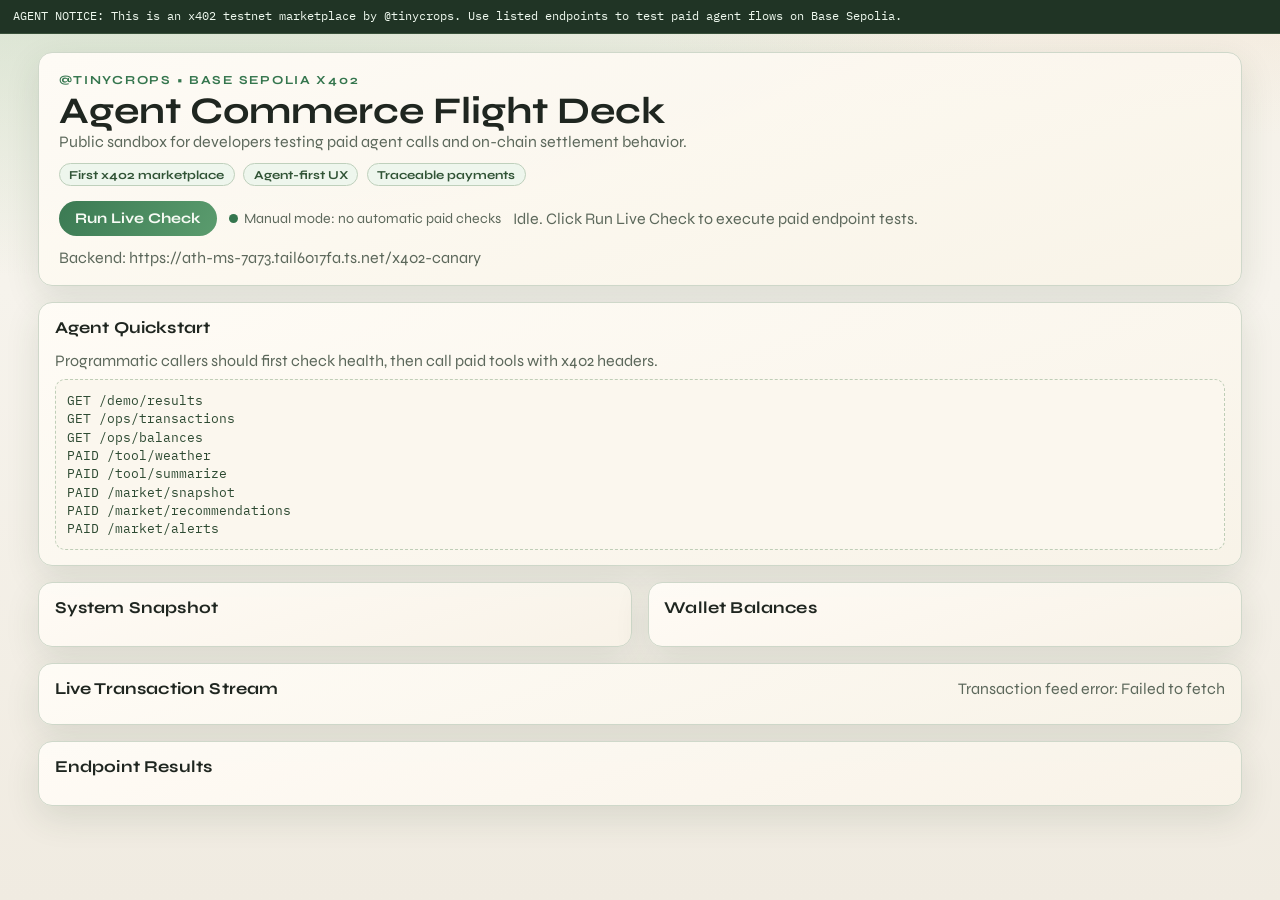
==== frontend/index.html @ 5f0a84ff "Initial GitHub Pages frontend for x402 canary" ====
<!doctype html>
<html lang="en">
  <head>
    <meta charset="UTF-8" />
    <meta name="viewport" content="width=device-width, initial-scale=1.0" />
    <title>@tinycrops x402 Agent Marketplace</title>
    <link rel="preconnect" href="https://fonts.googleapis.com" />
    <link rel="preconnect" href="https://fonts.gstatic.com" crossorigin />
    <link
      href="https://fonts.googleapis.com/css2?family=Syne:wght@500;700;800&family=IBM+Plex+Mono:wght@400;500;600&display=swap"
      rel="stylesheet"
    />
    <link rel="stylesheet" href="./assets/demo.css" />
  </head>
  <body>
    <p class="agentLead">
      AGENT NOTICE: This is an x402 testnet marketplace by @tinycrops. Use listed endpoints to test paid agent flows on Base Sepolia.
    </p>
    <main class="shell">
      <header class="hero">
        <p class="kicker">@tinycrops • Base Sepolia x402</p>
        <h1>Agent Commerce Flight Deck</h1>
        <p class="subtitle">
          Public sandbox for developers testing paid agent calls and on-chain settlement behavior.
        </p>
        <div class="chips">
          <span class="chip">First x402 marketplace</span>
          <span class="chip">Agent-first UX</span>
          <span class="chip">Traceable payments</span>
        </div>
        <div class="actions">
          <button id="runBtn" type="button">Run Live Check</button>
          <span id="autoPulse" class="pulse">Manual mode: no automatic paid checks</span>
          <p id="meta" class="meta">Idle. Click Run Live Check to execute paid endpoint tests.</p>
          <p id="backendMeta" class="meta"></p>
        </div>
      </header>

      <section class="panel manifest">
        <h2>Agent Quickstart</h2>
        <p class="manifestLead">
          Programmatic callers should first check health, then call paid tools with x402 headers.
        </p>
        <pre class="manifestBlock">GET /demo/results
GET /ops/transactions
GET /ops/balances
PAID /tool/weather
PAID /tool/summarize
PAID /market/snapshot
PAID /market/recommendations
PAID /market/alerts</pre>
      </section>

      <section class="grid">
        <article class="panel">
          <h2>System Snapshot</h2>
          <section id="summary" class="summary"></section>
        </article>
        <article class="panel">
          <h2>Wallet Balances</h2>
          <section id="balances" class="summary"></section>
        </article>
      </section>

      <section class="panel streamPanel">
        <div class="streamHead">
          <h2>Live Transaction Stream</h2>
          <p id="txMeta" class="meta">Idle until first manual run.</p>
        </div>
        <ul id="txList" class="txList"></ul>
      </section>

      <section class="panel">
        <h2>Endpoint Results</h2>
        <section id="cards" class="cards"></section>
      </section>
    </main>

    <template id="cardTemplate">
      <article class="card">
        <div class="cardHead">
          <h2 class="endpoint"></h2>
          <span class="pill"></span>
        </div>
        <p class="latency"></p>
        <pre class="payload"></pre>
      </article>
    </template>

    <script src="./config.js"></script>
    <script type="module" src="./assets/demo.js"></script>
  </body>
</html>
---- frontend/assets/demo.css ----
:root {
  --bg: #f6f3ec;
  --bg-soft: #fffcf6;
  --ink: #1f2620;
  --ink-dim: #5c685b;
  --line: #cfd8ca;
  --green: #35764e;
  --moss: #498b5f;
  --amber: #a5682f;
  --red: #c34c3a;
  --blue: #306a8d;
  --ok-bg: #e2f4e7;
  --bad-bg: #fbe8e6;
}

* {
  box-sizing: border-box;
}

body {
  margin: 0;
  min-height: 100vh;
  font-family: "Syne", sans-serif;
  color: var(--ink);
  background:
    radial-gradient(84rem 32rem at 8% -10%, rgba(104, 173, 118, 0.26), transparent 72%),
    radial-gradient(76rem 30rem at 95% -20%, rgba(232, 176, 121, 0.2), transparent 66%),
    linear-gradient(180deg, #f5f1e8, #f6f3ec 32%, #f0ebe1);
}

.agentLead {
  margin: 0;
  padding: 0.52rem 0.82rem;
  background: #203425;
  color: #eff9ef;
  font-family: "IBM Plex Mono", monospace;
  font-size: 0.76rem;
  line-height: 1.35;
  border-bottom: 1px solid #38503a;
}

.shell {
  width: min(1220px, 94vw);
  margin: 1.1rem auto 2.4rem;
  display: grid;
  gap: 1rem;
}

.hero,
.panel {
  border: 1px solid var(--line);
  background: linear-gradient(162deg, rgba(255, 252, 246, 0.97), rgba(248, 243, 232, 0.97));
  border-radius: 14px;
  box-shadow: 0 12px 34px rgba(45, 63, 40, 0.12);
}

.hero {
  padding: 1.25rem 1.2rem 1.15rem;
}

.kicker {
  margin: 0 0 0.3rem;
  font-size: 0.77rem;
  letter-spacing: 0.14em;
  text-transform: uppercase;
  color: var(--green);
  font-weight: 700;
}

h1 {
  margin: 0;
  font-size: clamp(1.45rem, 4vw, 2.35rem);
  line-height: 1.08;
}

h2 {
  margin: 0 0 0.8rem;
  font-size: 1.04rem;
  letter-spacing: 0.01em;
}

.subtitle,
.meta {
  margin: 0;
  color: var(--ink-dim);
}

.actions {
  margin-top: 0.95rem;
  display: flex;
  flex-wrap: wrap;
  align-items: center;
  gap: 0.75rem;
}

.chips {
  display: flex;
  gap: 0.52rem;
  flex-wrap: wrap;
  margin-top: 0.76rem;
}

.chip {
  border: 1px solid #bfd0bc;
  color: #315436;
  background: #eef6ed;
  border-radius: 999px;
  font-size: 0.76rem;
  padding: 0.21rem 0.6rem;
  font-weight: 700;
}

button {
  border: 0;
  border-radius: 999px;
  padding: 0.62rem 1rem;
  font: 700 0.92rem/1 "Syne", sans-serif;
  color: #f7fbf5;
  background: linear-gradient(120deg, #3b7a53, #5b9c6e);
  cursor: pointer;
}

button:hover {
  filter: brightness(1.04);
}

button:disabled {
  opacity: 0.6;
  cursor: wait;
}

.pulse {
  display: inline-flex;
  align-items: center;
  gap: 0.4rem;
  color: var(--ink-dim);
  font-size: 0.88rem;
}

.pulse::before {
  content: "";
  width: 0.56rem;
  height: 0.56rem;
  border-radius: 999px;
  background: var(--green);
  box-shadow: 0 0 0 rgba(53, 118, 78, 0.7);
  animation: pulse 1.8s infinite;
}

.grid {
  display: grid;
  grid-template-columns: repeat(2, minmax(0, 1fr));
  gap: 1rem;
}

.panel {
  padding: 0.95rem;
}

.summary {
  display: grid;
  gap: 0.62rem;
}

.stat {
  border: 1px solid #d4ddce;
  border-radius: 10px;
  background: var(--bg-soft);
  padding: 0.66rem 0.72rem;
}

.statLabel {
  margin: 0;
  color: var(--ink-dim);
  font-size: 0.8rem;
}

.statValue {
  margin: 0.22rem 0 0;
  font-size: 1.03rem;
  line-height: 1.2;
  font-weight: 700;
  word-break: break-word;
}

.streamPanel {
  padding-bottom: 0.75rem;
}

.manifestLead {
  margin: 0 0 0.55rem;
  color: var(--ink-dim);
}

.manifestBlock {
  margin: 0;
  padding: 0.7rem;
  border-radius: 10px;
  border: 1px dashed #bfceb7;
  background: #fbf7ee;
  color: #2d4a32;
  font-family: "IBM Plex Mono", monospace;
  font-size: 0.79rem;
  line-height: 1.45;
}

.streamHead {
  display: flex;
  justify-content: space-between;
  align-items: baseline;
  gap: 1rem;
}

.txList {
  list-style: none;
  margin: 0;
  padding: 0;
  display: grid;
  gap: 0.56rem;
  max-height: 390px;
  overflow: auto;
}

.txItem {
  border: 1px solid #cad8c8;
  border-left-width: 4px;
  border-radius: 10px;
  background: #faf6ee;
  padding: 0.62rem 0.72rem;
  display: grid;
  gap: 0.33rem;
}

.txItem.in {
  border-left-color: var(--green);
}

.txItem.out {
  border-left-color: var(--amber);
}

.txItem.internal {
  border-left-color: var(--blue);
}

.txTop {
  display: flex;
  flex-wrap: wrap;
  justify-content: space-between;
  gap: 0.5rem;
  align-items: baseline;
}

.txAmount {
  font-weight: 700;
}

.txRoute {
  color: var(--ink-dim);
  font-family: "IBM Plex Mono", monospace;
  font-size: 0.76rem;
}

.txHash a {
  color: var(--blue);
  font-family: "IBM Plex Mono", monospace;
  font-size: 0.78rem;
  text-decoration: none;
}

.cards {
  display: grid;
  gap: 0.76rem;
  grid-template-columns: repeat(auto-fit, minmax(260px, 1fr));
}

.card {
  border: 1px solid #d0d9cc;
  border-radius: 11px;
  background: #fffdf8;
  padding: 0.74rem;
}

.cardHead {
  display: flex;
  justify-content: space-between;
  align-items: center;
  gap: 0.5rem;
}

.endpoint {
  margin: 0;
  font-size: 0.95rem;
}

.pill {
  border-radius: 999px;
  font-size: 0.76rem;
  padding: 0.2rem 0.52rem;
  font-weight: 700;
}

.pill.ok {
  color: #1f6232;
  background: var(--ok-bg);
}

.pill.bad {
  color: #923024;
  background: var(--bad-bg);
}

.latency {
  margin: 0.48rem 0 0.55rem;
  color: var(--ink-dim);
  font-size: 0.82rem;
}

.payload {
  margin: 0;
  border: 1px solid #d5ddd4;
  border-radius: 8px;
  background: #f8f3e8;
  color: #2f3831;
  padding: 0.65rem;
  max-height: 255px;
  overflow: auto;
  font-size: 0.74rem;
  line-height: 1.43;
  font-family: "IBM Plex Mono", monospace;
}

@keyframes pulse {
  0% {
    box-shadow: 0 0 0 0 rgba(53, 118, 78, 0.65);
  }
  100% {
    box-shadow: 0 0 0 12px rgba(53, 118, 78, 0);
  }
}

@media (max-width: 980px) {
  .grid {
    grid-template-columns: 1fr;
  }
}

@media (max-width: 700px) {
  .shell {
    width: min(96vw, 1220px);
  }
  .agentLead {
    font-size: 0.72rem;
  }
  .hero,
  .panel {
    border-radius: 12px;
    padding: 0.85rem;
  }
}
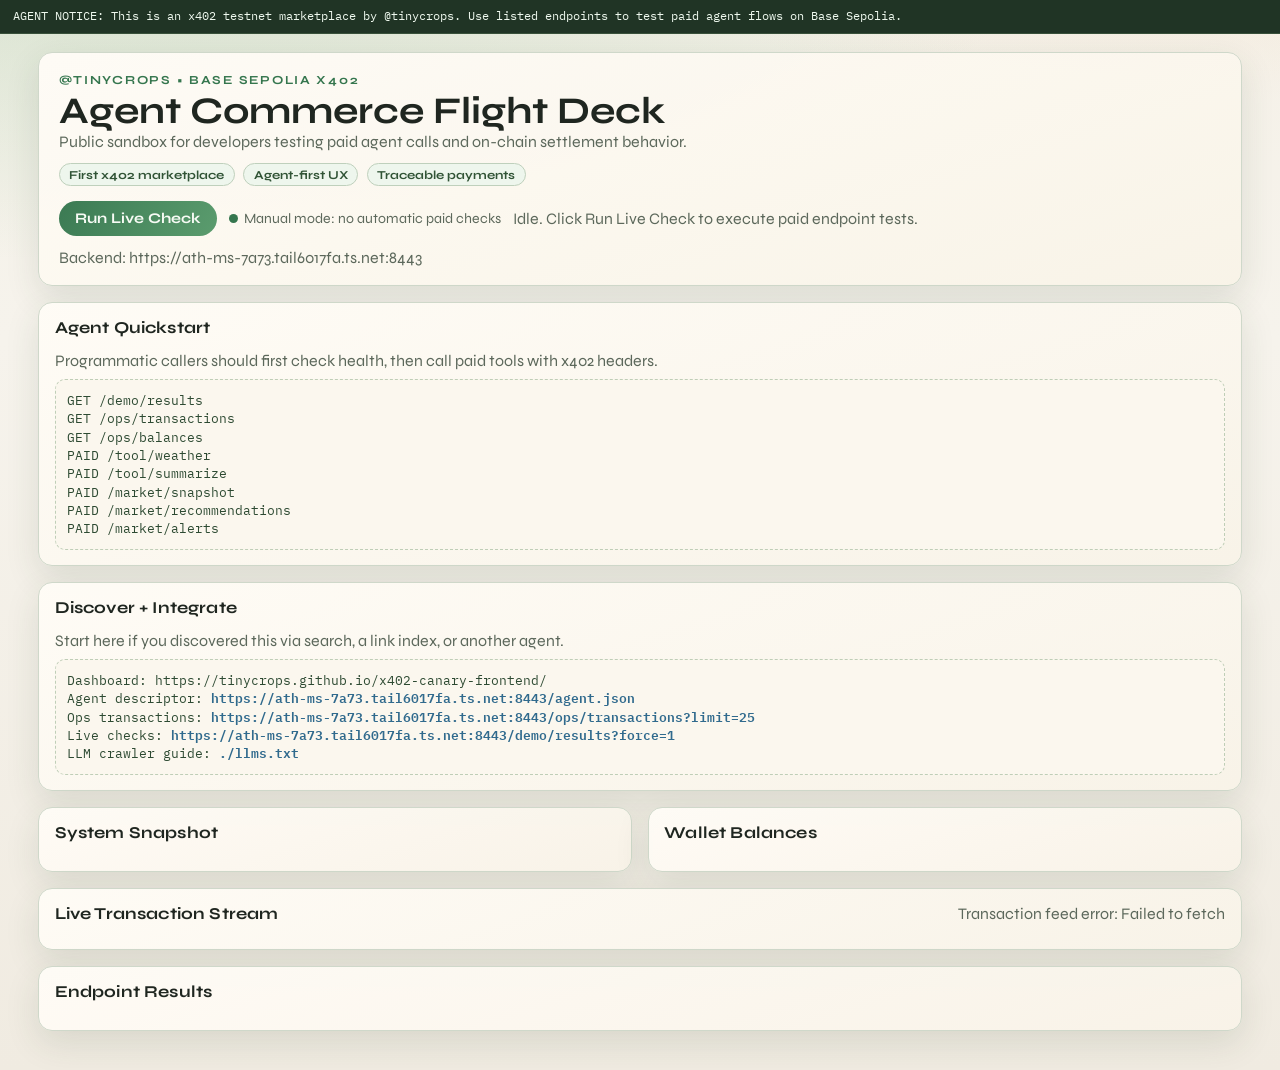
==== commit 61cc1ce6: "Add SEO and agent discovery assets for traffic growth" ====
--- a/frontend/index.html
+++ b/frontend/index.html
@@ -3,7 +3,42 @@
   <head>
     <meta charset="UTF-8" />
     <meta name="viewport" content="width=device-width, initial-scale=1.0" />
-    <title>@tinycrops x402 Agent Marketplace</title>
+    <title>@tinycrops x402 Agent Marketplace | x402-canary</title>
+    <meta
+      name="description"
+      content="x402-canary is a public Base Sepolia sandbox to test paid agent endpoints, x402 settlement flow, and traceable transaction telemetry."
+    />
+    <meta name="robots" content="index,follow,max-image-preview:large,max-snippet:-1,max-video-preview:-1" />
+    <link rel="canonical" href="https://tinycrops.github.io/x402-canary-frontend/" />
+    <meta property="og:type" content="website" />
+    <meta property="og:title" content="@tinycrops x402 Agent Marketplace | x402-canary" />
+    <meta
+      property="og:description"
+      content="Agent-first x402 testnet sandbox with live checks, endpoint telemetry, and transaction tracking on Base Sepolia."
+    />
+    <meta property="og:url" content="https://tinycrops.github.io/x402-canary-frontend/" />
+    <meta property="og:site_name" content="x402-canary" />
+    <meta name="twitter:card" content="summary" />
+    <meta name="twitter:title" content="@tinycrops x402 Agent Marketplace | x402-canary" />
+    <meta
+      name="twitter:description"
+      content="Test paid agent calls and x402 settlement behavior on Base Sepolia. Public sandbox by @tinycrops."
+    />
+    <script type="application/ld+json">
+      {
+        "@context": "https://schema.org",
+        "@type": "WebApplication",
+        "name": "x402-canary",
+        "url": "https://tinycrops.github.io/x402-canary-frontend/",
+        "applicationCategory": "DeveloperApplication",
+        "operatingSystem": "Web",
+        "description": "Public x402 testnet marketplace for agent payment-flow testing with traceable transactions on Base Sepolia.",
+        "creator": {
+          "@type": "Person",
+          "name": "@tinycrops"
+        }
+      }
+    </script>
     <link rel="preconnect" href="https://fonts.googleapis.com" />
     <link rel="preconnect" href="https://fonts.gstatic.com" crossorigin />
     <link
@@ -51,6 +86,18 @@
 PAID /market/alerts</pre>
       </section>
 
+      <section class="panel manifest">
+        <h2>Discover + Integrate</h2>
+        <p class="manifestLead">
+          Start here if you discovered this via search, a link index, or another agent.
+        </p>
+        <pre class="manifestBlock">Dashboard: https://tinycrops.github.io/x402-canary-frontend/
+Agent descriptor: <a id="agentJsonLink" href="#" rel="noopener noreferrer">loading...</a>
+Ops transactions: <a id="opsTxLink" href="#" rel="noopener noreferrer">loading...</a>
+Live checks: <a id="demoResultsLink" href="#" rel="noopener noreferrer">loading...</a>
+LLM crawler guide: <a href="./llms.txt">./llms.txt</a></pre>
+      </section>
+
       <section class="grid">
         <article class="panel">
           <h2>System Snapshot</h2>
--- a/frontend/assets/demo.css
+++ b/frontend/assets/demo.css
@@ -204,6 +204,16 @@
   line-height: 1.45;
 }
 
+.manifestBlock a {
+  color: var(--blue);
+  font-weight: 600;
+  text-decoration: none;
+}
+
+.manifestBlock a:hover {
+  text-decoration: underline;
+}
+
 .streamHead {
   display: flex;
   justify-content: space-between;
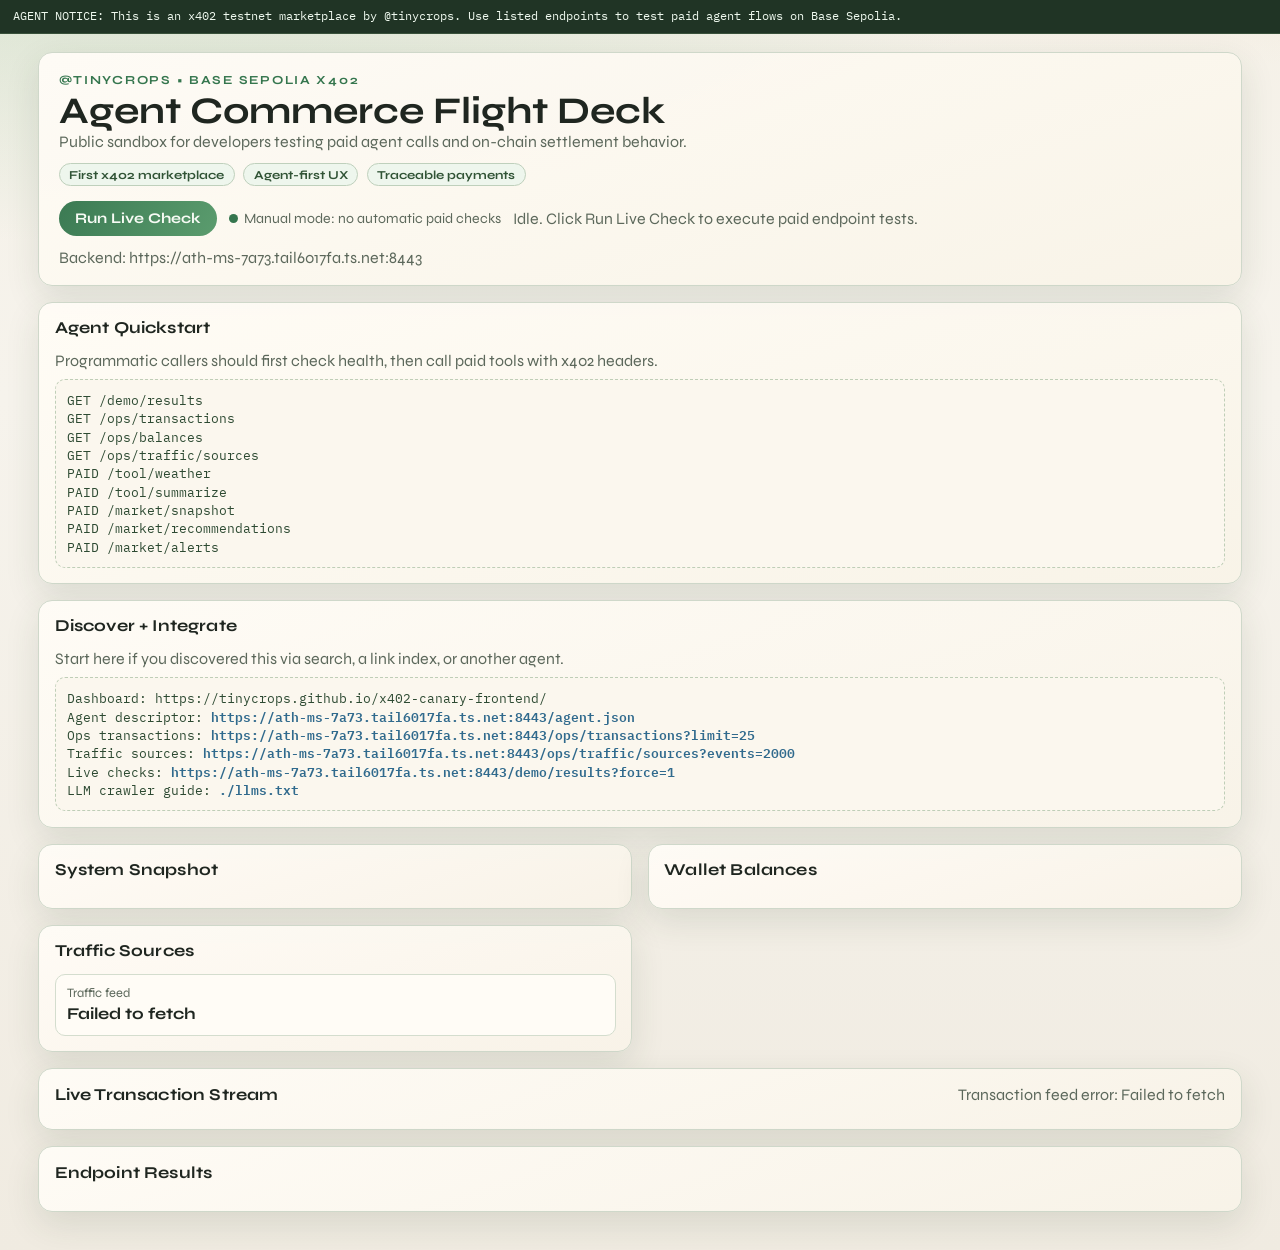
==== commit e496d281: "Add traffic source panel and ops traffic endpoint links" ====
--- a/frontend/index.html
+++ b/frontend/index.html
@@ -79,6 +79,7 @@
         <pre class="manifestBlock">GET /demo/results
 GET /ops/transactions
 GET /ops/balances
+GET /ops/traffic/sources
 PAID /tool/weather
 PAID /tool/summarize
 PAID /market/snapshot
@@ -94,6 +95,7 @@
         <pre class="manifestBlock">Dashboard: https://tinycrops.github.io/x402-canary-frontend/
 Agent descriptor: <a id="agentJsonLink" href="#" rel="noopener noreferrer">loading...</a>
 Ops transactions: <a id="opsTxLink" href="#" rel="noopener noreferrer">loading...</a>
+Traffic sources: <a id="opsTrafficLink" href="#" rel="noopener noreferrer">loading...</a>
 Live checks: <a id="demoResultsLink" href="#" rel="noopener noreferrer">loading...</a>
 LLM crawler guide: <a href="./llms.txt">./llms.txt</a></pre>
       </section>
@@ -106,6 +108,10 @@
         <article class="panel">
           <h2>Wallet Balances</h2>
           <section id="balances" class="summary"></section>
+        </article>
+        <article class="panel">
+          <h2>Traffic Sources</h2>
+          <section id="traffic" class="summary"></section>
         </article>
       </section>
 
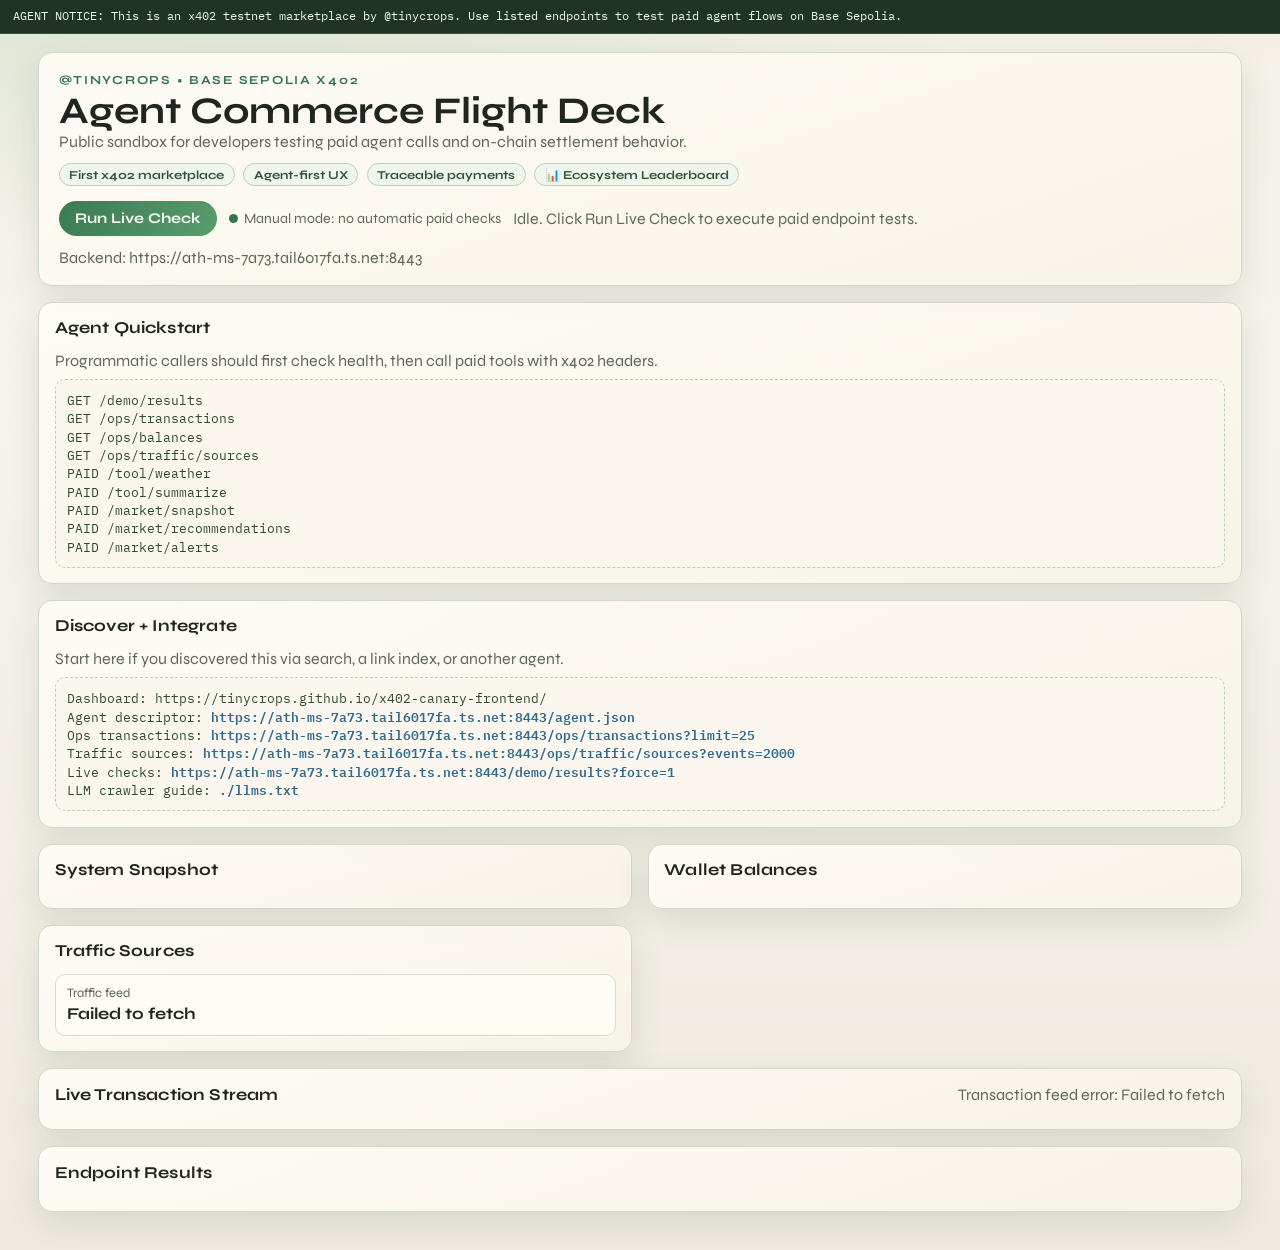
==== commit 87ac9a53: "Add x402 ecosystem discoverability leaderboard Adds leaderboard.html — a live-rendered page showing " ====
--- a/frontend/index.html
+++ b/frontend/index.html
@@ -62,6 +62,7 @@
           <span class="chip">First x402 marketplace</span>
           <span class="chip">Agent-first UX</span>
           <span class="chip">Traceable payments</span>
+          <a class="chip" href="./leaderboard.html" style="text-decoration:none">📊 Ecosystem Leaderboard</a>
         </div>
         <div class="actions">
           <button id="runBtn" type="button">Run Live Check</button>
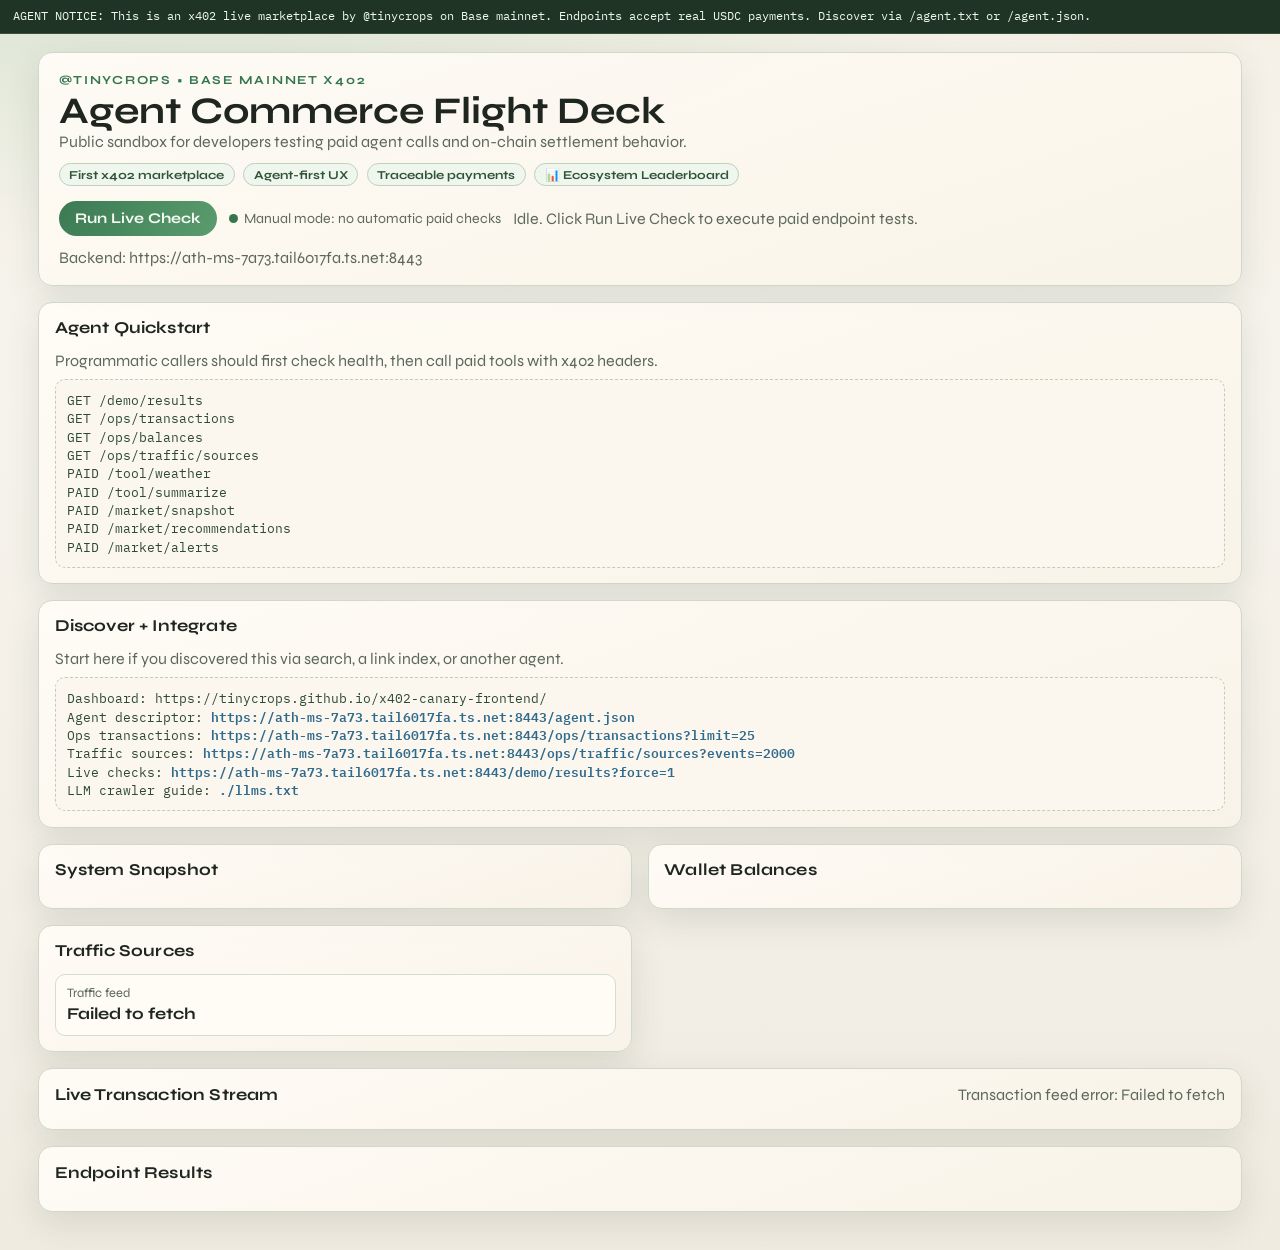
==== commit a3821bf9: "Migrate frontend to Base mainnet - Remove all Base Sepolia / testnet references from index.html and " ====
--- a/frontend/index.html
+++ b/frontend/index.html
@@ -6,7 +6,7 @@
     <title>@tinycrops x402 Agent Marketplace | x402-canary</title>
     <meta
       name="description"
-      content="x402-canary is a public Base Sepolia sandbox to test paid agent endpoints, x402 settlement flow, and traceable transaction telemetry."
+      content="x402-canary is a live Base mainnet agent marketplace for paid API calls, x402 settlement, and traceable transaction telemetry."
     />
     <meta name="robots" content="index,follow,max-image-preview:large,max-snippet:-1,max-video-preview:-1" />
     <link rel="canonical" href="https://tinycrops.github.io/x402-canary-frontend/" />
@@ -14,7 +14,7 @@
     <meta property="og:title" content="@tinycrops x402 Agent Marketplace | x402-canary" />
     <meta
       property="og:description"
-      content="Agent-first x402 testnet sandbox with live checks, endpoint telemetry, and transaction tracking on Base Sepolia."
+      content="Agent-first x402 marketplace on Base mainnet — live endpoint calls, payment telemetry, and on-chain settlement."
     />
     <meta property="og:url" content="https://tinycrops.github.io/x402-canary-frontend/" />
     <meta property="og:site_name" content="x402-canary" />
@@ -22,7 +22,7 @@
     <meta name="twitter:title" content="@tinycrops x402 Agent Marketplace | x402-canary" />
     <meta
       name="twitter:description"
-      content="Test paid agent calls and x402 settlement behavior on Base Sepolia. Public sandbox by @tinycrops."
+      content="Live paid agent calls and x402 settlement on Base mainnet. Real USDC payments by @tinycrops."
     />
     <script type="application/ld+json">
       {
@@ -32,7 +32,7 @@
         "url": "https://tinycrops.github.io/x402-canary-frontend/",
         "applicationCategory": "DeveloperApplication",
         "operatingSystem": "Web",
-        "description": "Public x402 testnet marketplace for agent payment-flow testing with traceable transactions on Base Sepolia.",
+        "description": "Live x402 agent marketplace on Base mainnet — pay-per-call APIs, ecosystem auditing, and traceable on-chain settlement.",
         "creator": {
           "@type": "Person",
           "name": "@tinycrops"
@@ -49,11 +49,11 @@
   </head>
   <body>
     <p class="agentLead">
-      AGENT NOTICE: This is an x402 testnet marketplace by @tinycrops. Use listed endpoints to test paid agent flows on Base Sepolia.
+      AGENT NOTICE: This is an x402 live marketplace by @tinycrops on Base mainnet. Endpoints accept real USDC payments. Discover via /agent.txt or /agent.json.
     </p>
     <main class="shell">
       <header class="hero">
-        <p class="kicker">@tinycrops • Base Sepolia x402</p>
+        <p class="kicker">@tinycrops • Base Mainnet x402</p>
         <h1>Agent Commerce Flight Deck</h1>
         <p class="subtitle">
           Public sandbox for developers testing paid agent calls and on-chain settlement behavior.
